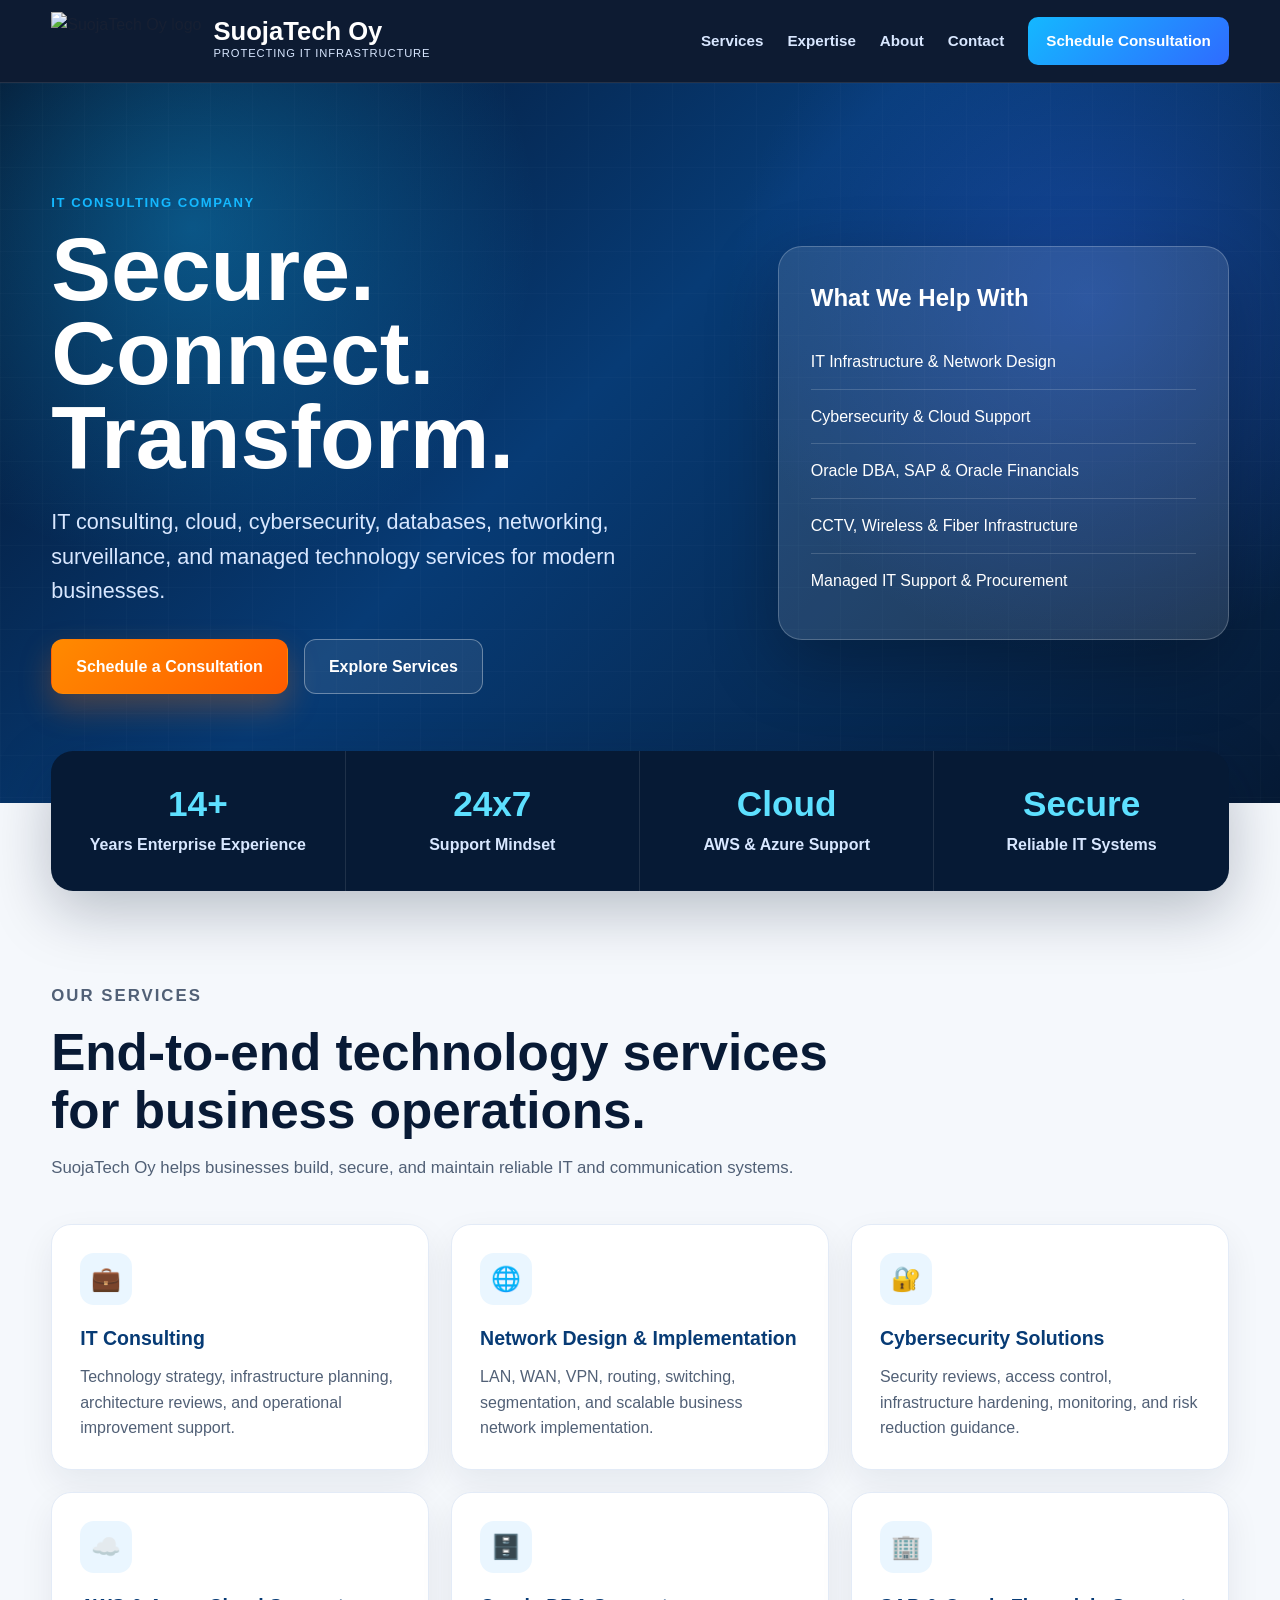
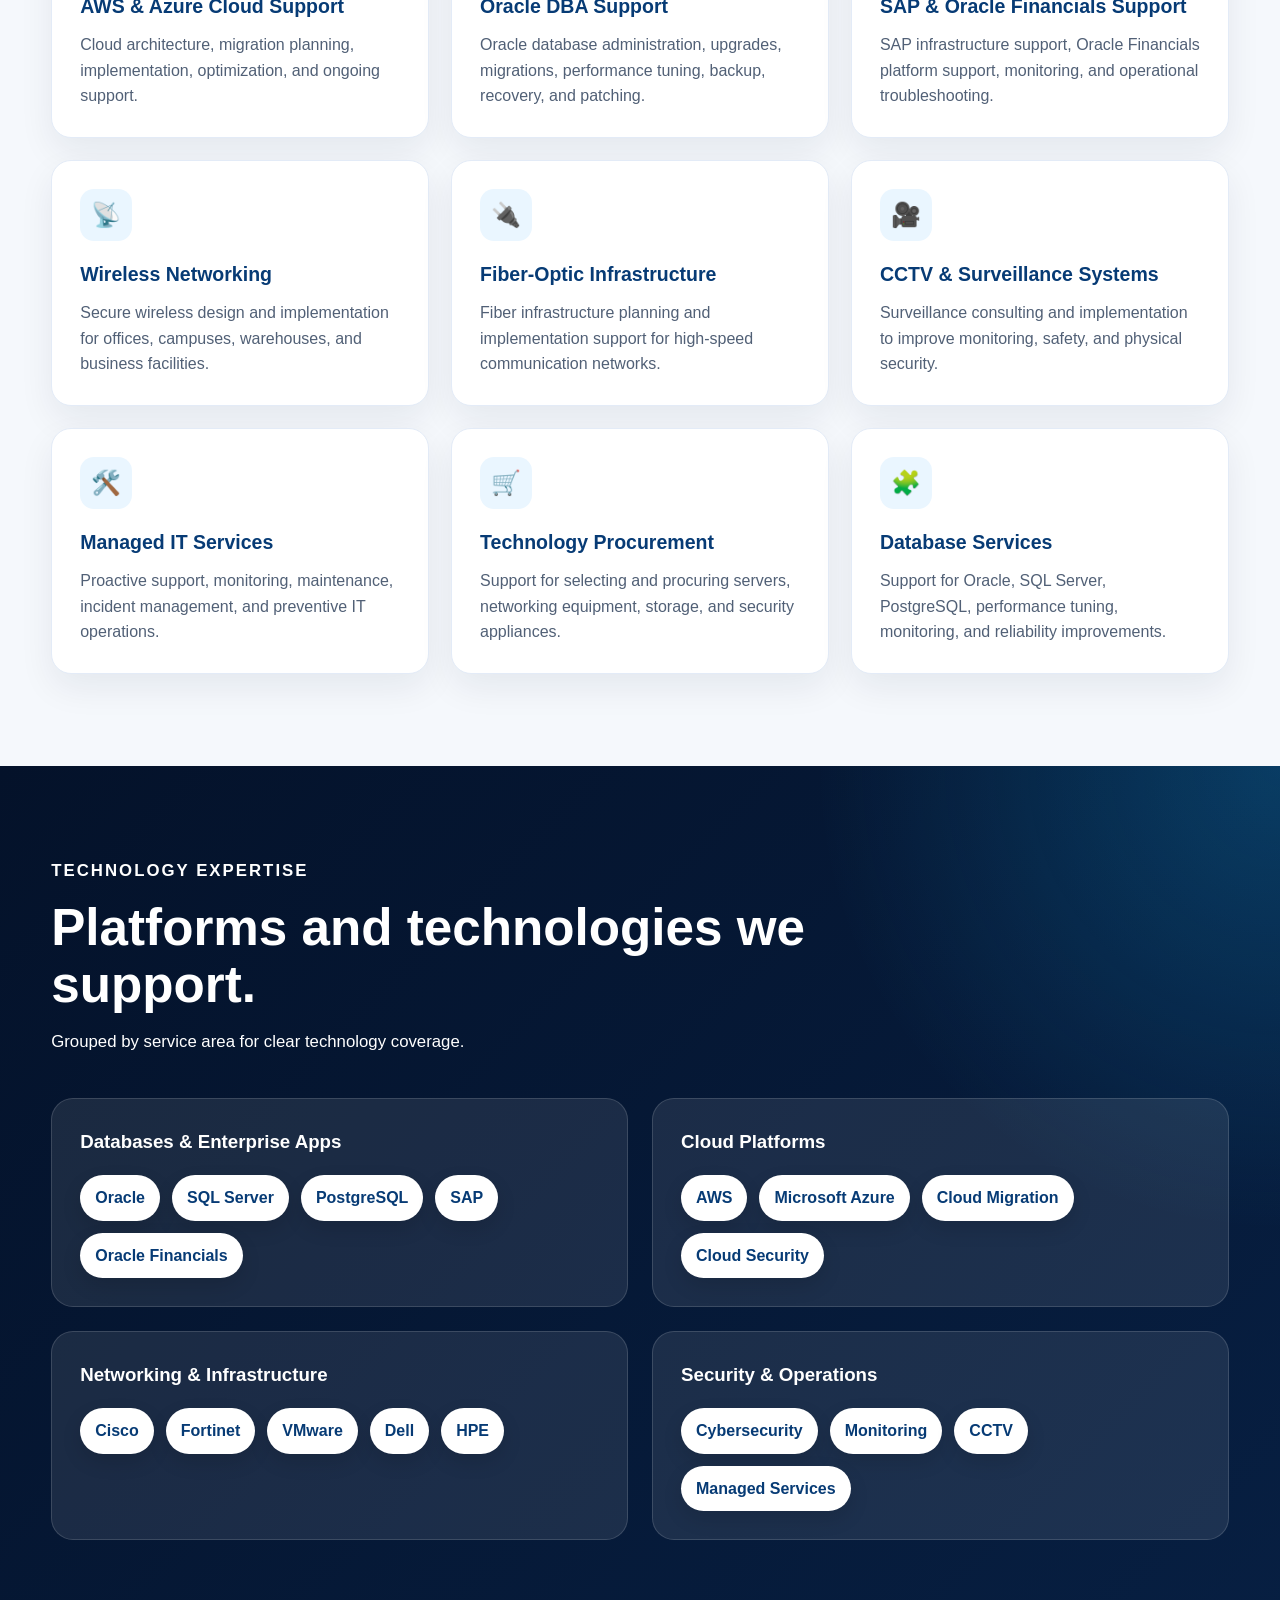
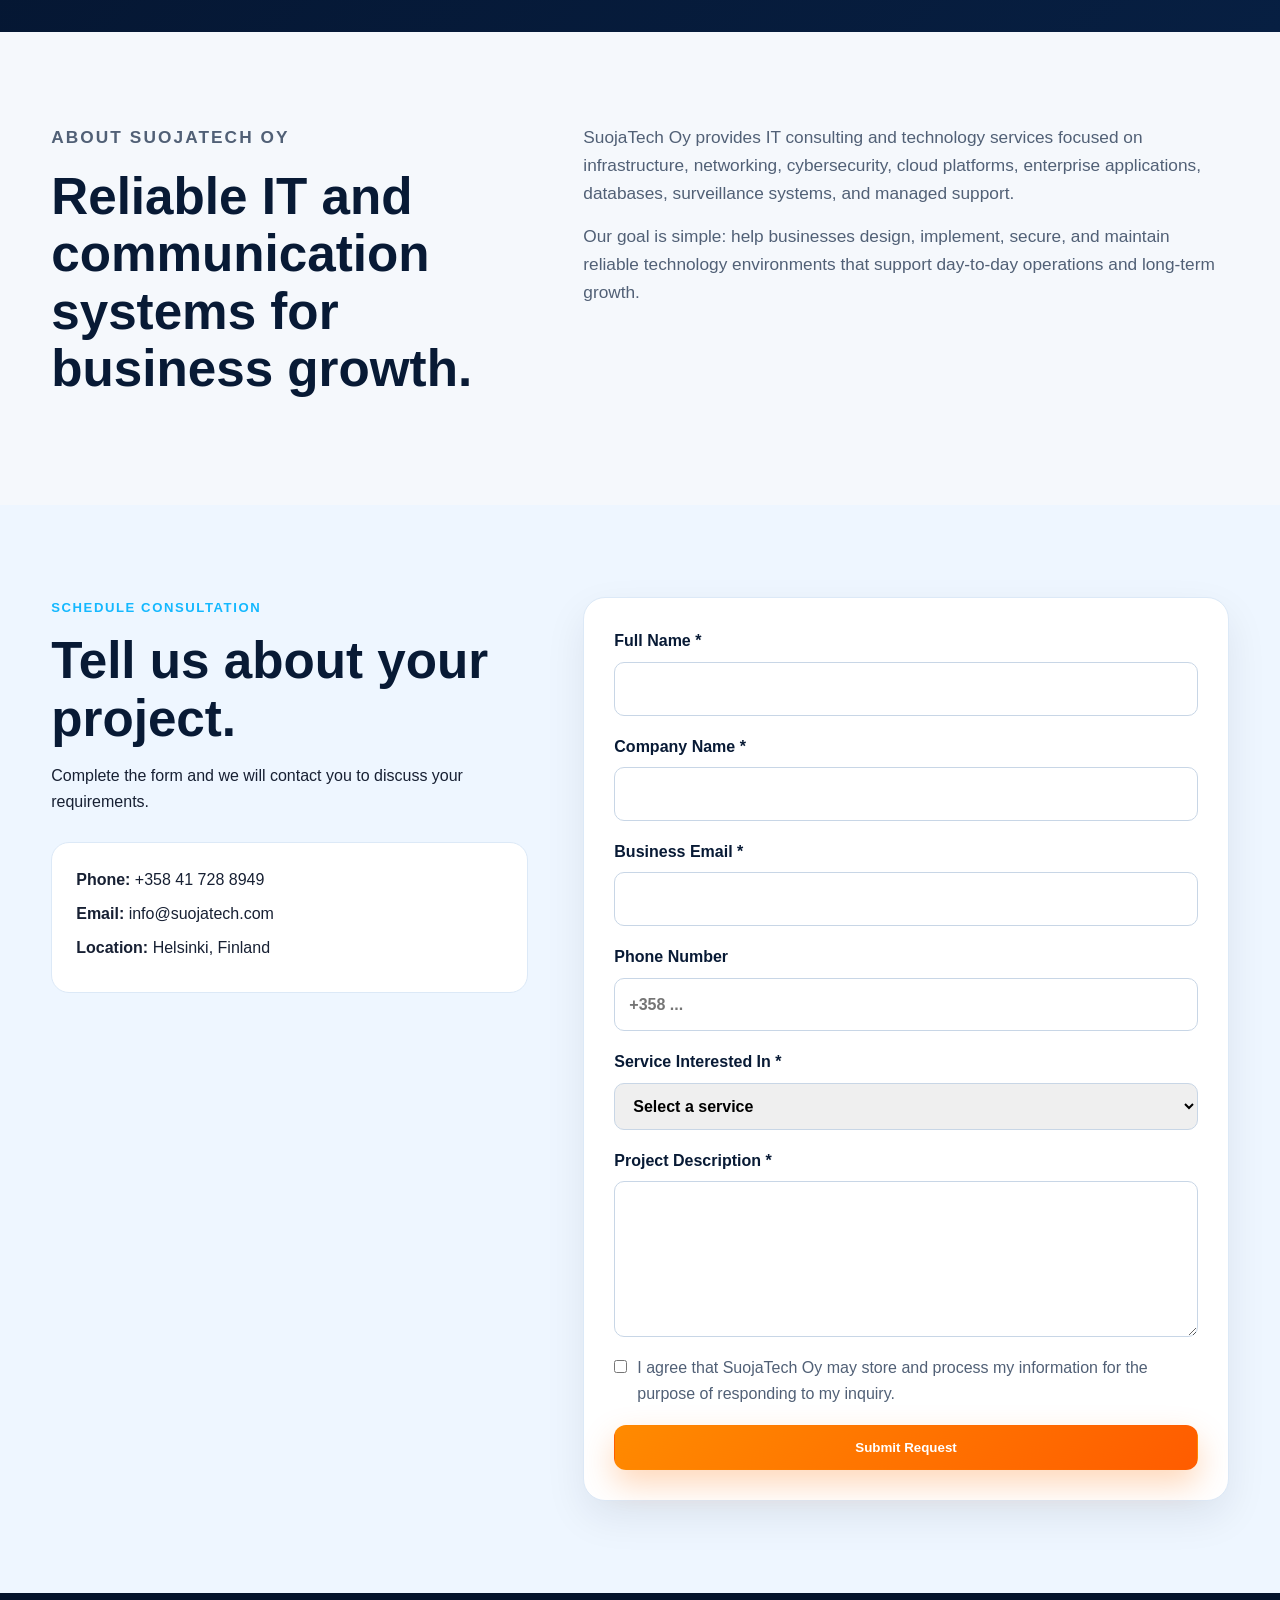
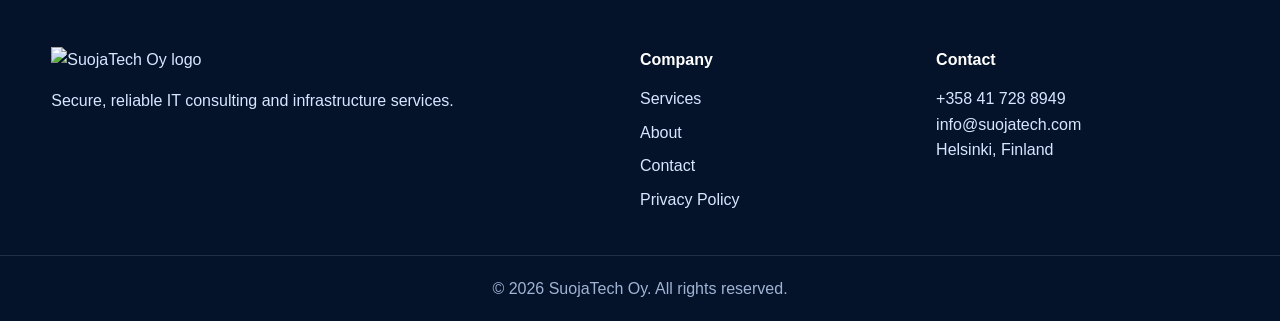
==== index.html @ 5b044a51 "Add files via upload" ====
<!DOCTYPE html>
<html lang="en">
<head>
  <meta charset="UTF-8" />
  <meta name="viewport" content="width=device-width, initial-scale=1.0" />
  <meta name="description" content="SuojaTech Oy provides IT consulting, network design, cybersecurity, cloud services, database support, SAP support, CCTV, managed services, and technology procurement." />
  <title>SuojaTech Oy | IT Consulting, Cloud, Cybersecurity & Infrastructure</title>
  <link rel="stylesheet" href="style.css" />
</head>
<body>

<header class="site-header">
  <div class="container nav">
    <a href="index.html" class="brand">
      <img src="assets/suojatech-logo.png" alt="SuojaTech Oy logo" /><div class="brand-text"><strong>SuojaTech Oy</strong><small>Protecting IT Infrastructure</small></div>
    </a>
    <button class="menu-toggle" id="menuToggle" aria-label="Open menu">☰</button>
    <nav class="nav-links" id="navLinks">
      <a href="#services">Services</a>
      <a href="#expertise">Expertise</a>
      <a href="#about">About</a>
      <a href="#contact">Contact</a>
      <a class="nav-cta" href="#contact">Schedule Consultation</a>
    </nav>
  </div>
</header>

<section class="hero">
  <div class="hero-pattern"></div>
  <div class="container hero-grid">
    <div class="hero-text">
      <p class="eyebrow">IT Consulting Company</p>
      <h1>Secure. Connect. Transform.</h1>
      <p class="hero-subtitle">
        IT consulting, cloud, cybersecurity, databases, networking, surveillance, and managed technology services for modern businesses.
      </p>
      <div class="hero-actions">
        <a class="btn primary" href="#contact">Schedule a Consultation</a>
        <a class="btn secondary" href="#services">Explore Services</a>
      </div>
    </div>
    <div class="hero-card">
      <h3>What We Help With</h3>
      <ul>
        <li>IT Infrastructure & Network Design</li>
        <li>Cybersecurity & Cloud Support</li>
        <li>Oracle DBA, SAP & Oracle Financials</li>
        <li>CCTV, Wireless & Fiber Infrastructure</li>
        <li>Managed IT Support & Procurement</li>
      </ul>
    </div>
  </div>
</section>

<section class="stats">
  <div class="container stats-grid">
    <div><strong>14+</strong><span>Years Enterprise Experience</span></div>
    <div><strong>24x7</strong><span>Support Mindset</span></div>
    <div><strong>Cloud</strong><span>AWS & Azure Support</span></div>
    <div><strong>Secure</strong><span>Reliable IT Systems</span></div>
  </div>
</section>

<section id="services" class="section">
  <div class="container">
    <div class="section-heading">
      <p class="eyebrow">Our Services</p>
      <h2>End-to-end technology services for business operations.</h2>
      <p>SuojaTech Oy helps businesses build, secure, and maintain reliable IT and communication systems.</p>
    </div>

    <div class="service-grid">
      <div class="service-card"><div class="icon">💼</div><h3>IT Consulting</h3><p>Technology strategy, infrastructure planning, architecture reviews, and operational improvement support.</p></div>
      <div class="service-card"><div class="icon">🌐</div><h3>Network Design & Implementation</h3><p>LAN, WAN, VPN, routing, switching, segmentation, and scalable business network implementation.</p></div>
      <div class="service-card"><div class="icon">🔐</div><h3>Cybersecurity Solutions</h3><p>Security reviews, access control, infrastructure hardening, monitoring, and risk reduction guidance.</p></div>
      <div class="service-card"><div class="icon">☁️</div><h3>AWS & Azure Cloud Support</h3><p>Cloud architecture, migration planning, implementation, optimization, and ongoing support.</p></div>
      <div class="service-card"><div class="icon">🗄️</div><h3>Oracle DBA Support</h3><p>Oracle database administration, upgrades, migrations, performance tuning, backup, recovery, and patching.</p></div>
      <div class="service-card"><div class="icon">🏢</div><h3>SAP & Oracle Financials Support</h3><p>SAP infrastructure support, Oracle Financials platform support, monitoring, and operational troubleshooting.</p></div>
      <div class="service-card"><div class="icon">📡</div><h3>Wireless Networking</h3><p>Secure wireless design and implementation for offices, campuses, warehouses, and business facilities.</p></div>
      <div class="service-card"><div class="icon">🔌</div><h3>Fiber-Optic Infrastructure</h3><p>Fiber infrastructure planning and implementation support for high-speed communication networks.</p></div>
      <div class="service-card"><div class="icon">🎥</div><h3>CCTV & Surveillance Systems</h3><p>Surveillance consulting and implementation to improve monitoring, safety, and physical security.</p></div>
      <div class="service-card"><div class="icon">🛠️</div><h3>Managed IT Services</h3><p>Proactive support, monitoring, maintenance, incident management, and preventive IT operations.</p></div>
      <div class="service-card"><div class="icon">🛒</div><h3>Technology Procurement</h3><p>Support for selecting and procuring servers, networking equipment, storage, and security appliances.</p></div>
      <div class="service-card"><div class="icon">🧩</div><h3>Database Services</h3><p>Support for Oracle, SQL Server, PostgreSQL, performance tuning, monitoring, and reliability improvements.</p></div>
    </div>
  </div>
</section>

<section id="expertise" class="section dark-section">
  <div class="container">
    <div class="section-heading light">
      <p class="eyebrow">Technology Expertise</p>
      <h2>Platforms and technologies we support.</h2>
      <p>Grouped by service area for clear technology coverage.</p>
    </div>

    <div class="expertise-grid">
      <div class="expertise-card">
        <h3>Databases & Enterprise Apps</h3>
        <div class="logo-tags">
          <span>Oracle</span><span>SQL Server</span><span>PostgreSQL</span><span>SAP</span><span>Oracle Financials</span>
        </div>
      </div>
      <div class="expertise-card">
        <h3>Cloud Platforms</h3>
        <div class="logo-tags">
          <span>AWS</span><span>Microsoft Azure</span><span>Cloud Migration</span><span>Cloud Security</span>
        </div>
      </div>
      <div class="expertise-card">
        <h3>Networking & Infrastructure</h3>
        <div class="logo-tags">
          <span>Cisco</span><span>Fortinet</span><span>VMware</span><span>Dell</span><span>HPE</span>
        </div>
      </div>
      <div class="expertise-card">
        <h3>Security & Operations</h3>
        <div class="logo-tags">
          <span>Cybersecurity</span><span>Monitoring</span><span>CCTV</span><span>Managed Services</span>
        </div>
      </div>
    </div>
  </div>
</section>

<section id="about" class="section about-section">
  <div class="container about-grid">
    <div>
      <p class="eyebrow">About SuojaTech Oy</p>
      <h2>Reliable IT and communication systems for business growth.</h2>
    </div>
    <div>
      <p>SuojaTech Oy provides IT consulting and technology services focused on infrastructure, networking, cybersecurity, cloud platforms, enterprise applications, databases, surveillance systems, and managed support.</p>
      <p>Our goal is simple: help businesses design, implement, secure, and maintain reliable technology environments that support day-to-day operations and long-term growth.</p>
    </div>
  </div>
</section>

<section id="contact" class="section contact-section">
  <div class="container contact-grid">
    <div>
      <p class="eyebrow">Schedule Consultation</p>
      <h2>Tell us about your project.</h2>
      <p>Complete the form and we will contact you to discuss your requirements.</p>
      <div class="contact-details">
        <p><strong>Phone:</strong> +358 41 728 8949</p>
        <p><strong>Email:</strong> info@suojatech.com</p>
        <p><strong>Location:</strong> Helsinki, Finland</p>
      </div>
    </div>

    <form class="contact-form" action="https://formspree.io/f/YOUR_FORM_ID" method="POST">
      <label>Full Name *<input type="text" name="name" required /></label>
      <label>Company Name *<input type="text" name="company" required /></label>
      <label>Business Email *<input type="email" name="email" required /></label>
      <label>Phone Number<input type="tel" name="phone" placeholder="+358 ..." /></label>
      <label>Service Interested In *
        <select name="service" required>
          <option value="">Select a service</option>
          <option>IT Consulting</option>
          <option>Network Design & Implementation</option>
          <option>Cybersecurity Solutions</option>
          <option>Cloud Services</option>
          <option>AWS Cloud Support</option>
          <option>Microsoft Azure Support</option>
          <option>Oracle DBA Support</option>
          <option>SAP Support</option>
          <option>Oracle Financials Support</option>
          <option>Wireless Networking</option>
          <option>Fiber-Optic Infrastructure</option>
          <option>CCTV & Surveillance Systems</option>
          <option>Managed IT Services</option>
          <option>Technology Equipment Procurement</option>
          <option>Other</option>
        </select>
      </label>
      <label>Project Description *<textarea name="message" rows="5" required></textarea></label>
      <label class="checkbox">
        <input type="checkbox" name="gdpr_consent" required />
        <span>I agree that SuojaTech Oy may store and process my information for the purpose of responding to my inquiry.</span>
      </label>
      <button class="btn primary full" type="submit">Submit Request</button>
    </form>
  </div>
</section>

<footer class="footer">
  <div class="container footer-grid">
    <div>
      <img src="assets/suojatech-logo.png" alt="SuojaTech Oy logo" class="footer-logo" />
      <p>Secure, reliable IT consulting and infrastructure services.</p>
    </div>
    <div>
      <h4>Company</h4>
      <a href="#services">Services</a>
      <a href="#about">About</a>
      <a href="#contact">Contact</a>
      <a href="privacy.html">Privacy Policy</a>
    </div>
    <div>
      <h4>Contact</h4>
      <p>+358 41 728 8949</p>
      <p>info@suojatech.com</p>
      <p>Helsinki, Finland</p>
    </div>
  </div>
  <div class="copyright">© 2026 SuojaTech Oy. All rights reserved.</div>
</footer>

<script src="script.js"></script>
</body>
</html>
---- style.css ----
*{box-sizing:border-box;margin:0;padding:0}
html{scroll-behavior:smooth}
body{font-family:Arial,Helvetica,sans-serif;background:#f5f8fc;color:#172033;line-height:1.6}
a{color:inherit;text-decoration:none}
.container{width:min(1180px,92%);margin:0 auto}
.site-header{position:sticky;top:0;z-index:1000;background:rgba(4,18,42,.96);border-bottom:1px solid rgba(255,255,255,.1);backdrop-filter:blur(12px)}
.nav{min-height:82px;display:flex;justify-content:space-between;align-items:center}
.brand img{height:58px;display:block}
.nav-links{display:flex;align-items:center;gap:24px;color:#d8e7ff;font-weight:700;font-size:.95rem}
.nav-links a:hover{color:#5de0ff}
.nav-cta{background:linear-gradient(135deg,#14b8ff,#2f6bff);color:#fff!important;padding:12px 18px;border-radius:10px}
.menu-toggle{display:none;background:transparent;color:white;border:0;font-size:2rem}
.hero{position:relative;overflow:hidden;color:white;background:radial-gradient(circle at 15% 20%,rgba(20,184,255,.35),transparent 28%),radial-gradient(circle at 85% 30%,rgba(47,107,255,.35),transparent 30%),linear-gradient(135deg,#04122a 0%,#073b75 45%,#061a35 100%)}
.hero-pattern{position:absolute;inset:0;opacity:.18;background-image:linear-gradient(rgba(255,255,255,.10) 1px,transparent 1px),linear-gradient(90deg,rgba(255,255,255,.10) 1px,transparent 1px);background-size:42px 42px}
.hero-grid{position:relative;min-height:720px;display:grid;grid-template-columns:1.2fr .8fr;align-items:center;gap:50px;padding:90px 0}
.eyebrow{color:#14b8ff;font-size:.82rem;letter-spacing:.12em;text-transform:uppercase;font-weight:900;margin-bottom:14px}
.hero h1{font-size:clamp(3.2rem,7vw,6.5rem);line-height:.94;margin-bottom:26px}
.hero-subtitle{font-size:1.35rem;max-width:760px;color:#d8e7ff;margin-bottom:30px}
.hero-actions{display:flex;gap:16px;flex-wrap:wrap}
.btn{display:inline-flex;justify-content:center;align-items:center;padding:14px 24px;border-radius:12px;font-weight:800;border:1px solid transparent;cursor:pointer}
.btn.primary{background:linear-gradient(135deg,#ff8a00,#ff5c00);color:white;box-shadow:0 14px 32px rgba(255,112,0,.28)}
.btn.secondary{color:white;border-color:rgba(255,255,255,.35);background:rgba(255,255,255,.08)}
.btn.full{width:100%}
.hero-card{background:rgba(255,255,255,.11);border:1px solid rgba(255,255,255,.22);border-radius:24px;padding:32px;box-shadow:0 24px 70px rgba(0,0,0,.25)}
.hero-card h3{font-size:1.5rem;margin-bottom:18px}
.hero-card ul{list-style:none}
.hero-card li{padding:14px 0;border-bottom:1px solid rgba(255,255,255,.16)}
.hero-card li:last-child{border-bottom:none}
.stats{margin-top:-52px;position:relative;z-index:5}
.stats-grid{display:grid;grid-template-columns:repeat(4,1fr);background:#061a35;color:white;border-radius:22px;overflow:hidden;box-shadow:0 20px 60px rgba(4,18,42,.25)}
.stats-grid div{padding:34px 24px;text-align:center;border-right:1px solid rgba(255,255,255,.10)}
.stats-grid div:last-child{border-right:none}
.stats-grid strong{display:block;color:#5de0ff;font-size:2.2rem;line-height:1.1}
.stats-grid span{display:block;color:#d8e7ff;margin-top:8px;font-weight:700}
.section{padding:92px 0}
.section-heading{max-width:790px;margin-bottom:42px}
.section-heading h2,.about-grid h2,.contact-grid h2{font-size:clamp(2.1rem,4vw,3.3rem);line-height:1.12;margin-bottom:16px;color:#081a35}
.section-heading p{color:#516076;font-size:1.05rem}
.service-grid{display:grid;grid-template-columns:repeat(3,1fr);gap:22px}
.service-card{background:white;padding:28px;border-radius:20px;border:1px solid #e3ebf7;box-shadow:0 14px 35px rgba(8,26,53,.07);transition:.25s ease}
.service-card:hover{transform:translateY(-6px);box-shadow:0 22px 50px rgba(8,26,53,.12)}
.icon{width:52px;height:52px;border-radius:14px;display:grid;place-items:center;background:#eaf6ff;font-size:1.5rem;margin-bottom:18px}
.service-card h3{font-size:1.22rem;color:#073b75;margin-bottom:10px}
.service-card p{color:#516076}
.dark-section{background:radial-gradient(circle at top right,rgba(20,184,255,.22),transparent 30%),linear-gradient(135deg,#04122a,#071f42);color:white}
.section-heading.light h2,.section-heading.light p{color:white}
.expertise-grid{display:grid;grid-template-columns:repeat(2,1fr);gap:24px}
.expertise-card{background:rgba(255,255,255,.09);border:1px solid rgba(255,255,255,.14);border-radius:22px;padding:28px}
.expertise-card h3{margin-bottom:18px;color:#fff}
.logo-tags{display:flex;flex-wrap:wrap;gap:12px}
.logo-tags span{background:white;color:#073b75;border-radius:999px;padding:10px 15px;font-weight:900;box-shadow:0 8px 20px rgba(0,0,0,.12)}
.about-grid,.contact-grid{display:grid;grid-template-columns:.85fr 1.15fr;gap:55px;align-items:start}
.about-grid p{color:#516076;margin-bottom:16px;font-size:1.08rem}
.contact-section{background:#eef6ff}
.contact-details{margin-top:28px;background:white;border-radius:18px;padding:24px;border:1px solid #dce9f7}
.contact-details p{margin-bottom:8px}
.contact-form{display:grid;gap:18px;background:white;border-radius:22px;padding:30px;border:1px solid #dce9f7;box-shadow:0 16px 40px rgba(8,26,53,.08)}
.contact-form label{display:grid;gap:8px;font-weight:800;color:#081a35}
input,select,textarea{width:100%;padding:13px 14px;border-radius:10px;border:1px solid #c8d6e6;font:inherit}
input:focus,select:focus,textarea:focus{outline:3px solid #cbeeff;border-color:#14b8ff}
.checkbox{display:flex!important;grid-template-columns:auto 1fr;align-items:flex-start;gap:10px!important;font-weight:500!important;color:#516076!important}
.checkbox input{width:auto;margin-top:5px}
.footer{background:#04122a;color:#d8e7ff;padding-top:54px}
.footer-grid{display:grid;grid-template-columns:1.5fr .7fr .8fr;gap:40px;padding-bottom:34px}
.footer-logo{height:58px;margin-bottom:16px}
.footer h4{color:white;margin-bottom:14px}
.footer a{display:block;margin-bottom:8px}
.copyright{text-align:center;border-top:1px solid rgba(255,255,255,.12);padding:20px;color:#9fb4d4}
.policy-page{background:white;padding:70px 0}
.policy-content{max-width:850px}
.policy-content h1{font-size:3rem;margin-bottom:20px;color:#081a35}
.policy-content h2{margin-top:32px;margin-bottom:10px;color:#073b75}
.policy-content p{color:#516076;margin-bottom:10px}
@media (max-width:950px){
.menu-toggle{display:block}
.nav-links{display:none;position:absolute;top:82px;left:0;right:0;background:#04122a;padding:22px;flex-direction:column;align-items:flex-start}
.nav-links.open,.nav-links.always-show{display:flex}
.hero-grid,.about-grid,.contact-grid,.footer-grid{grid-template-columns:1fr}
.service-grid,.expertise-grid{grid-template-columns:1fr}
.stats-grid{grid-template-columns:1fr}
.stats-grid div{border-right:none;border-bottom:1px solid rgba(255,255,255,.10)}
.hero-grid{min-height:auto;padding:70px 0}
.brand img{height:48px}
}


.brand{display:flex;align-items:center;gap:12px}
.brand-text{display:flex;flex-direction:column}
.brand-text strong{color:#fff;font-size:1.6rem;font-weight:700;line-height:1}
.brand-text small{color:#d8e7ff;font-size:.7rem;text-transform:uppercase;letter-spacing:.08em}
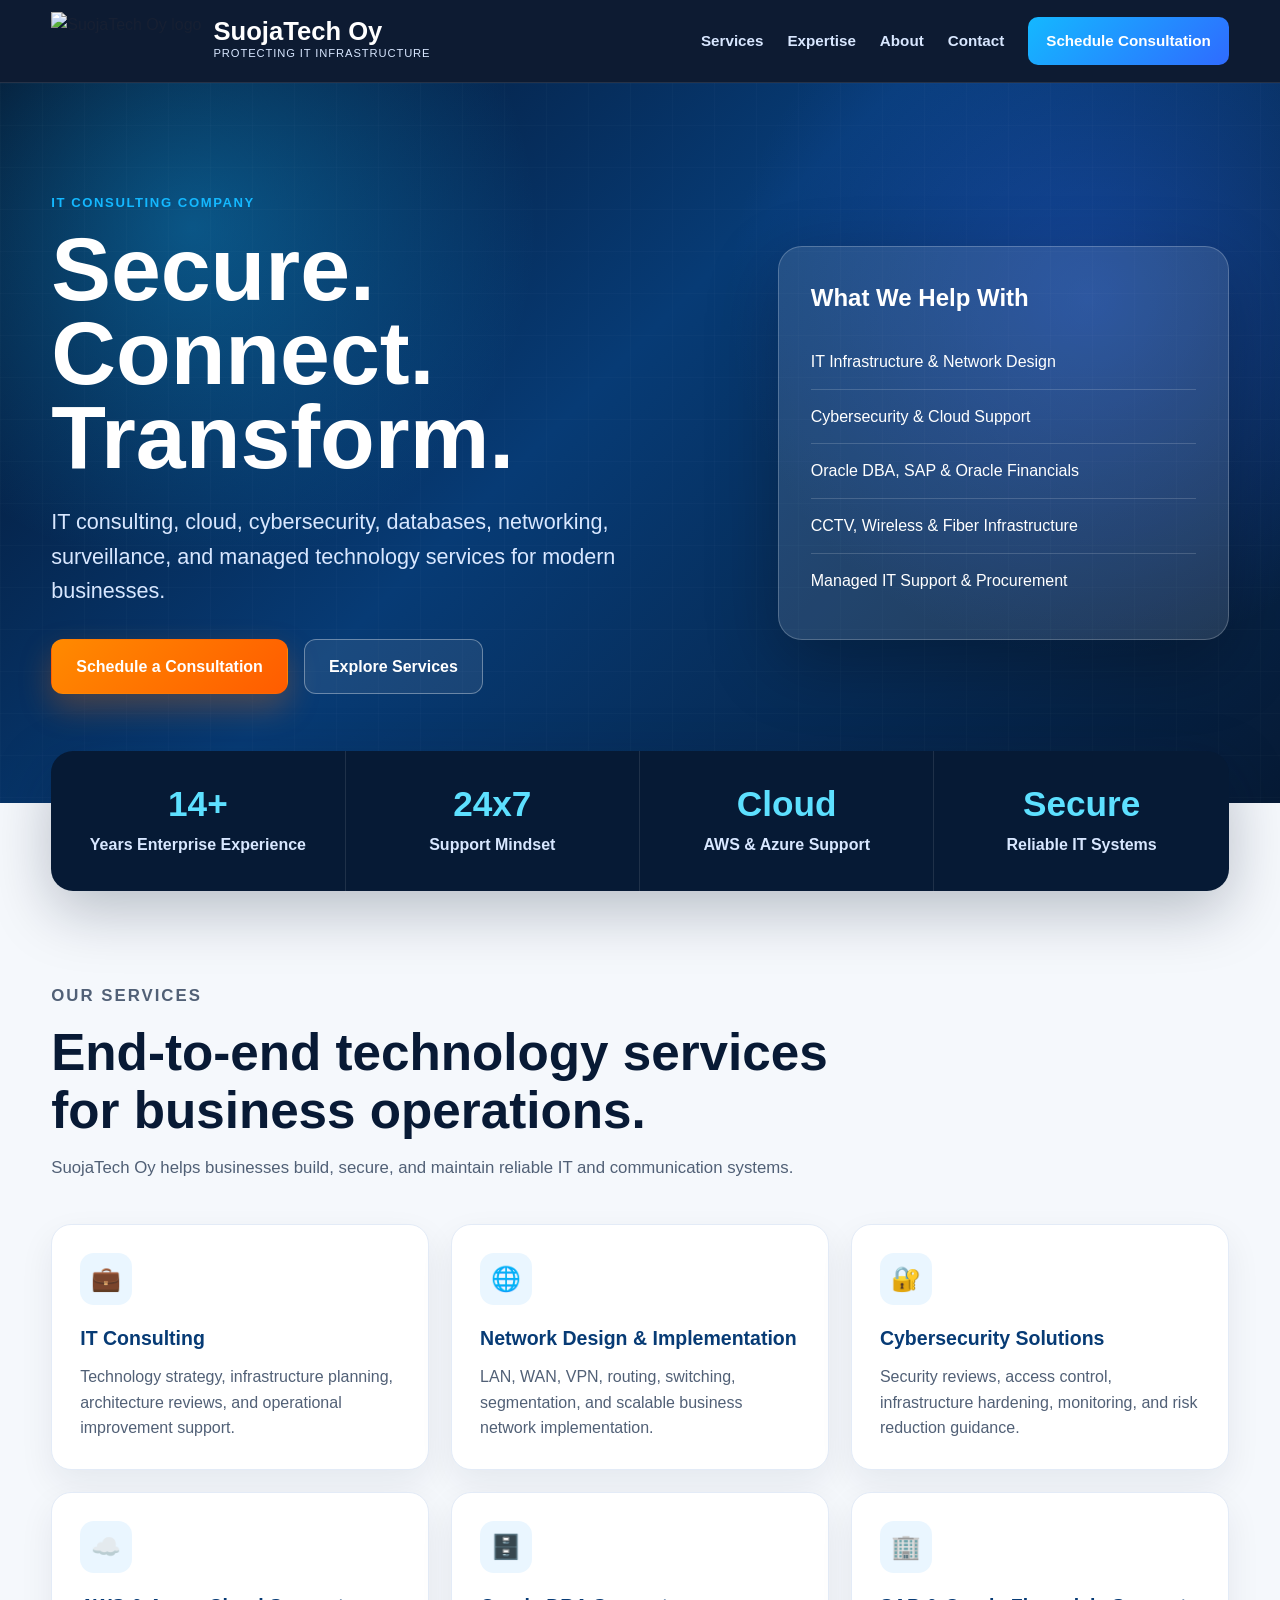
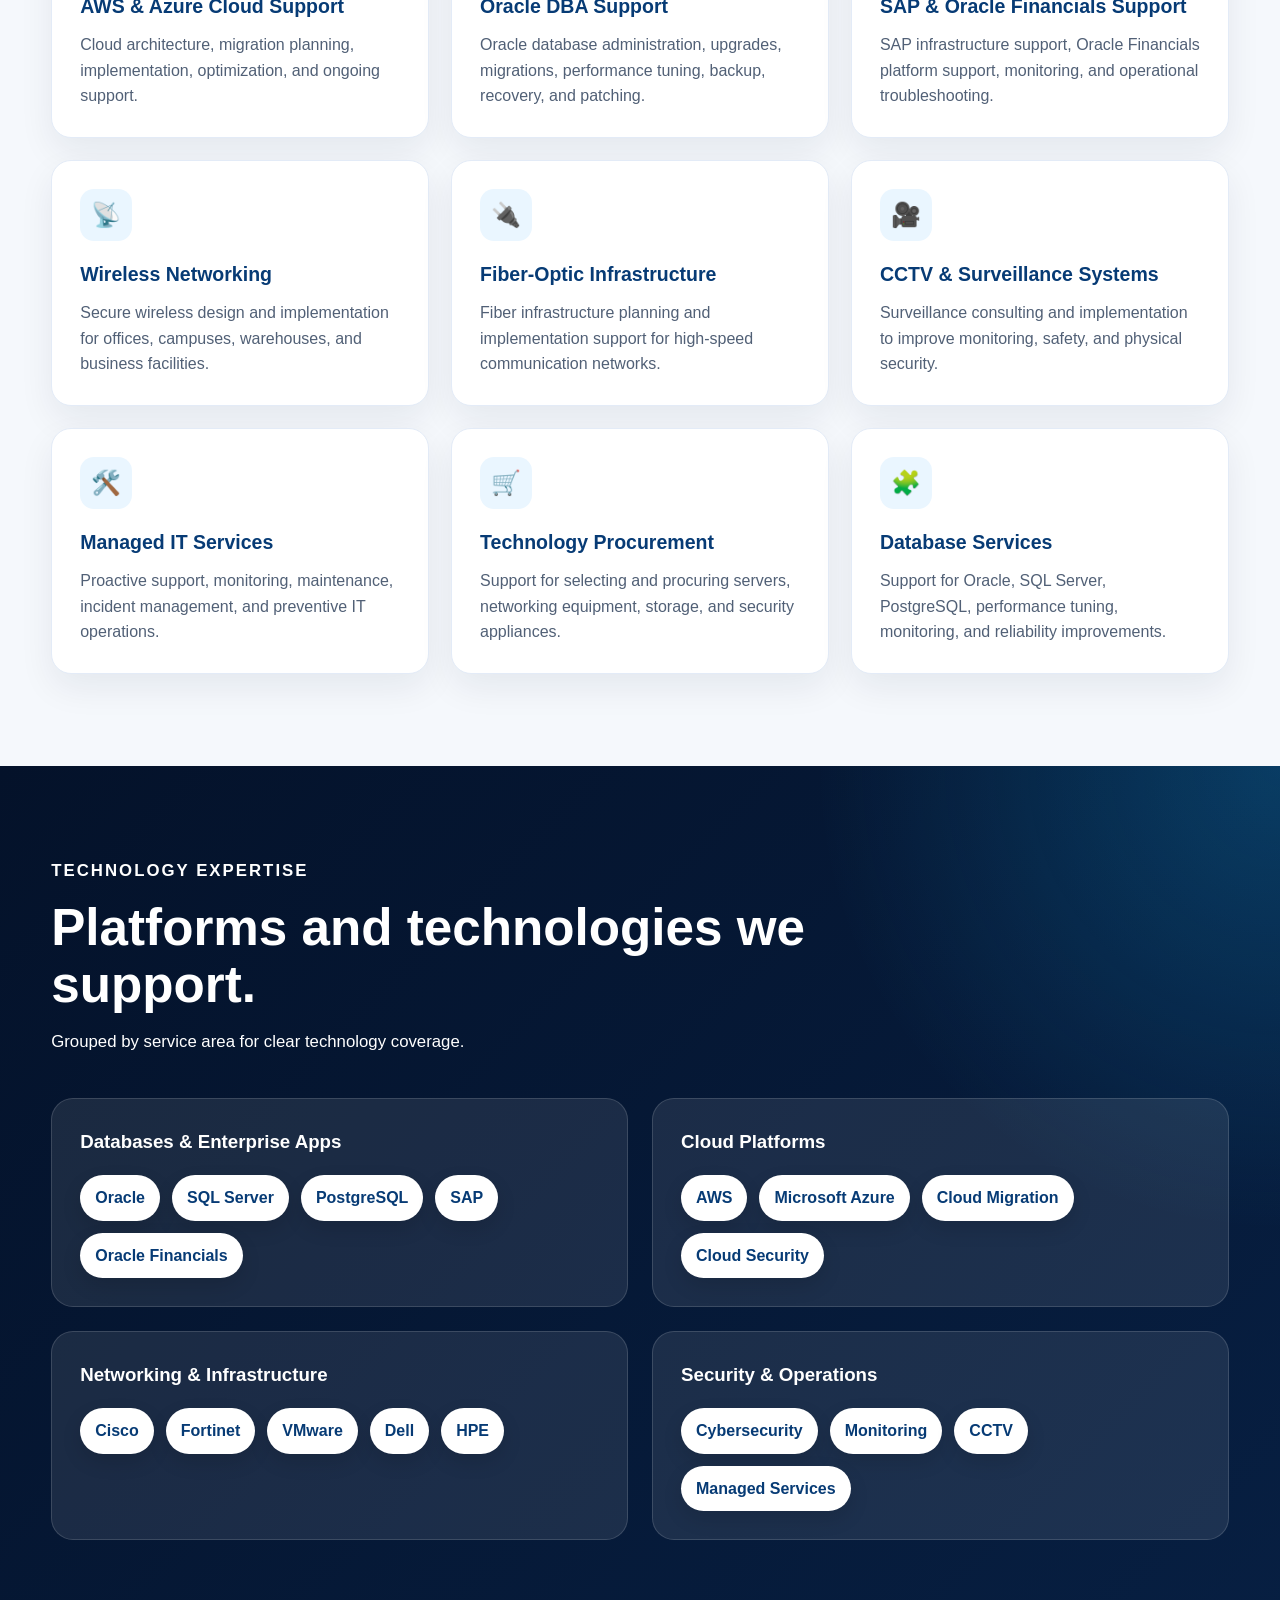
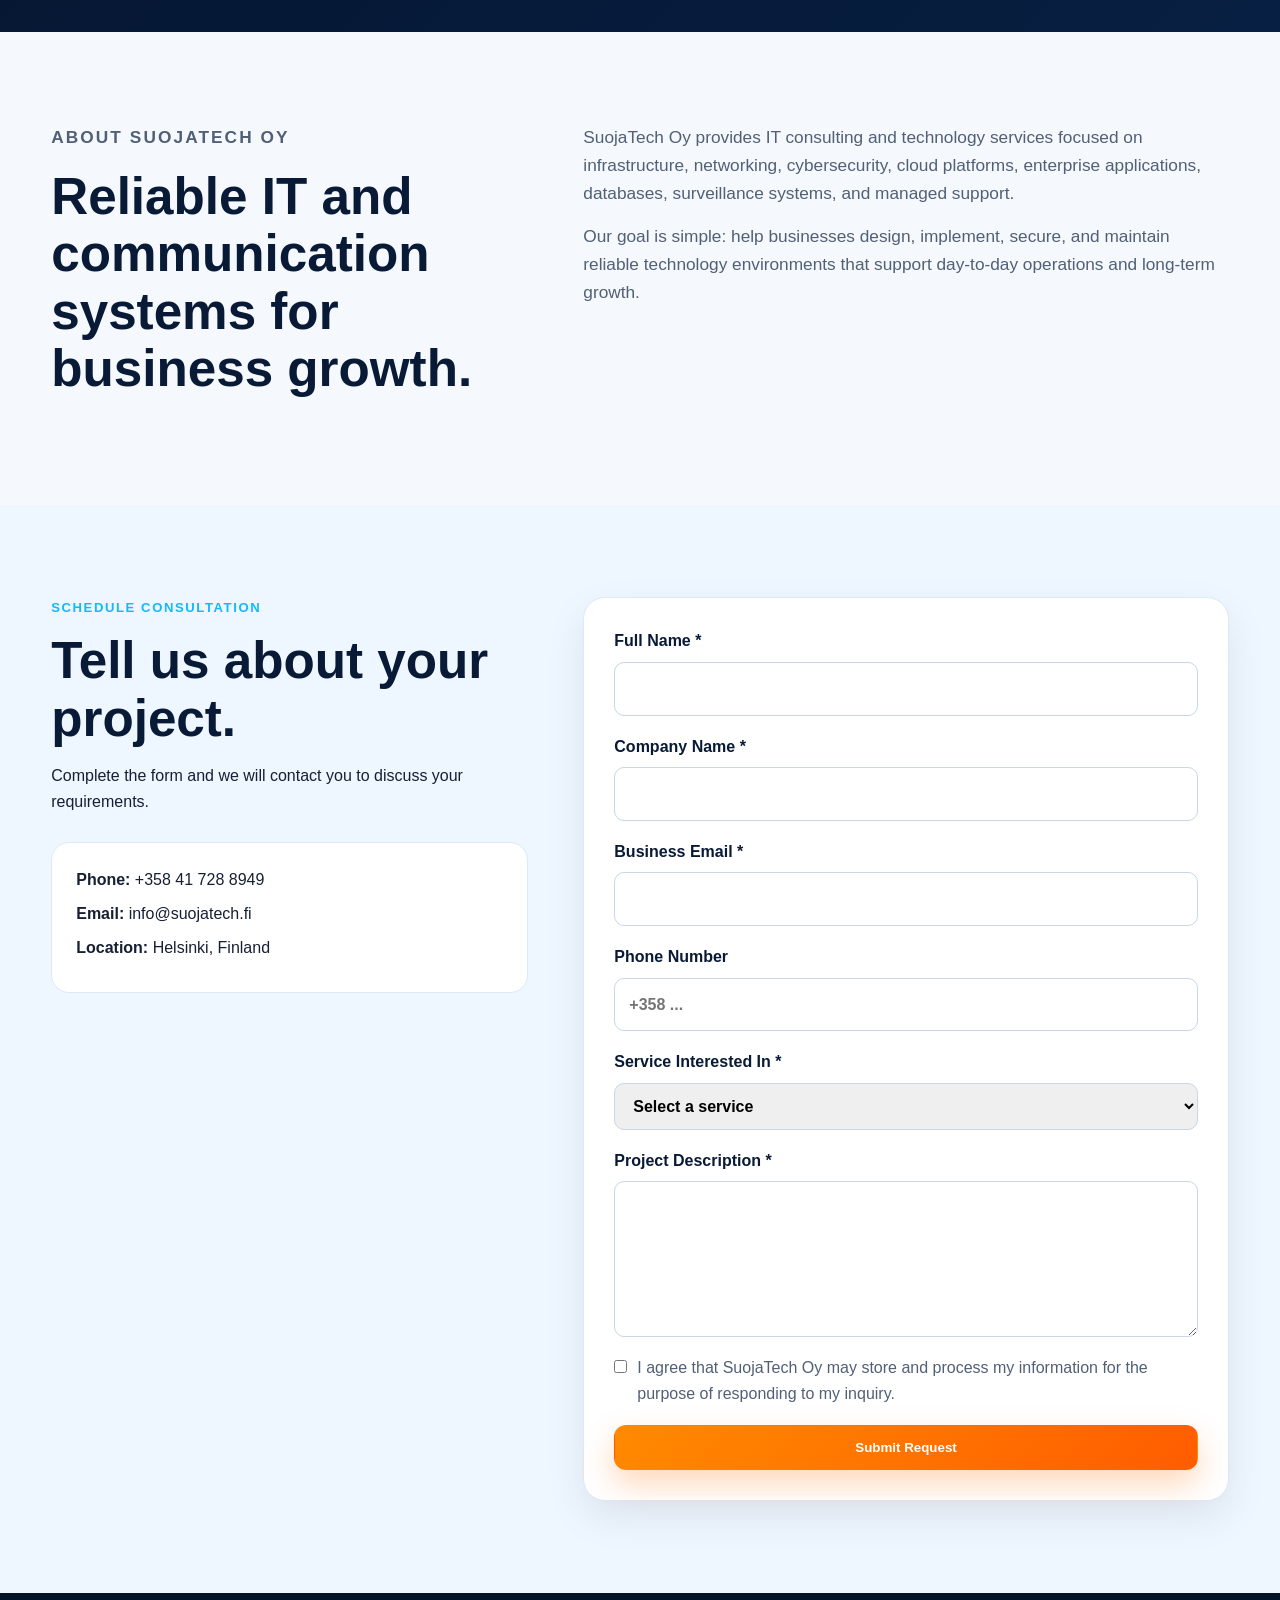
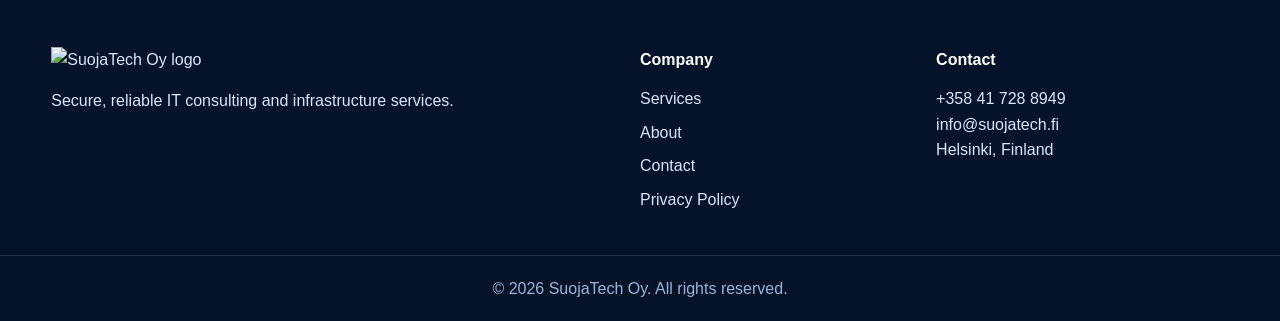
==== commit 1a9a8f25: "Updated the Index.html Removed the .com and made as .fi" ====
--- a/index.html
+++ b/index.html
@@ -144,12 +144,12 @@
       <p>Complete the form and we will contact you to discuss your requirements.</p>
       <div class="contact-details">
         <p><strong>Phone:</strong> +358 41 728 8949</p>
-        <p><strong>Email:</strong> info@suojatech.com</p>
+        <p><strong>Email:</strong> info@suojatech.fi</p>
         <p><strong>Location:</strong> Helsinki, Finland</p>
       </div>
     </div>
 
-    <form class="contact-form" action="https://formspree.io/f/YOUR_FORM_ID" method="POST">
+    <form class="contact-form" action="https://formspree.io/f/mgoblzwz" method="POST">
       <label>Full Name *<input type="text" name="name" required /></label>
       <label>Company Name *<input type="text" name="company" required /></label>
       <label>Business Email *<input type="email" name="email" required /></label>
@@ -200,7 +200,7 @@
     <div>
       <h4>Contact</h4>
       <p>+358 41 728 8949</p>
-      <p>info@suojatech.com</p>
+      <p>info@suojatech.fi</p>
       <p>Helsinki, Finland</p>
     </div>
   </div>
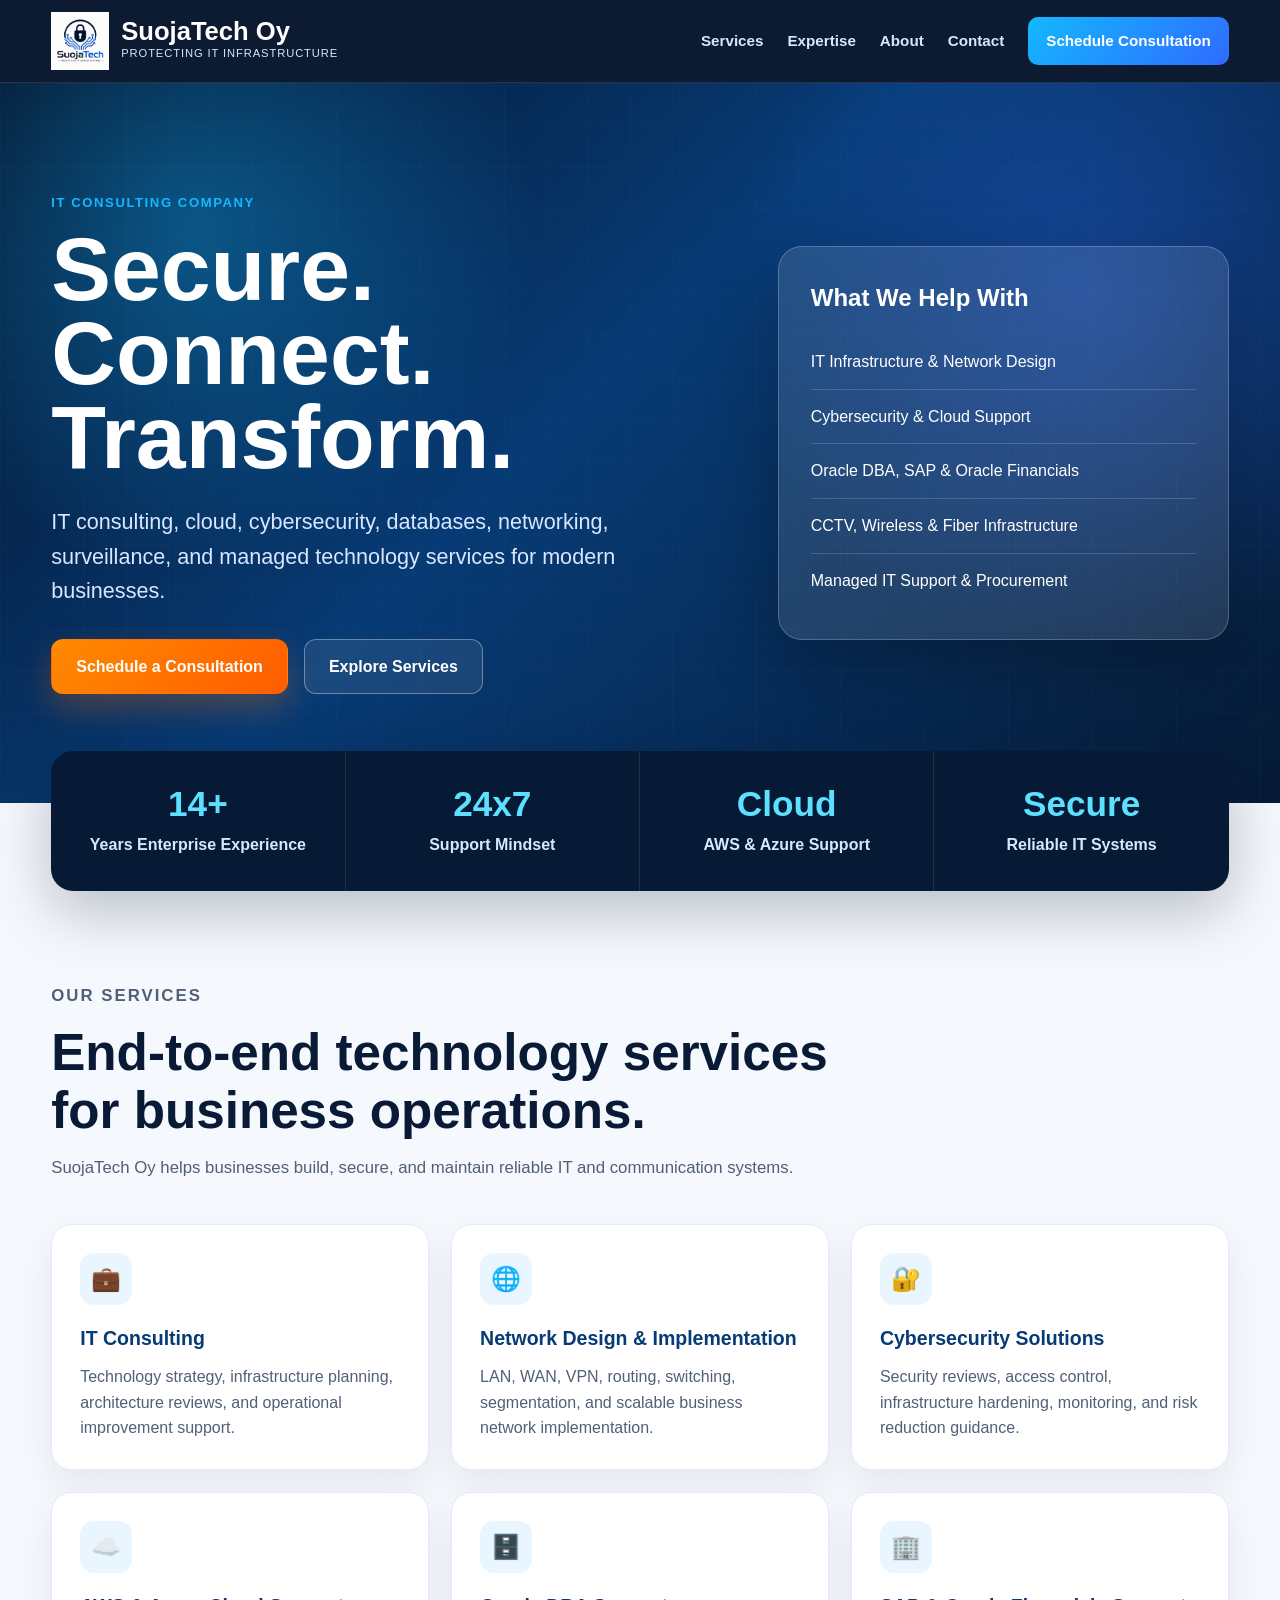
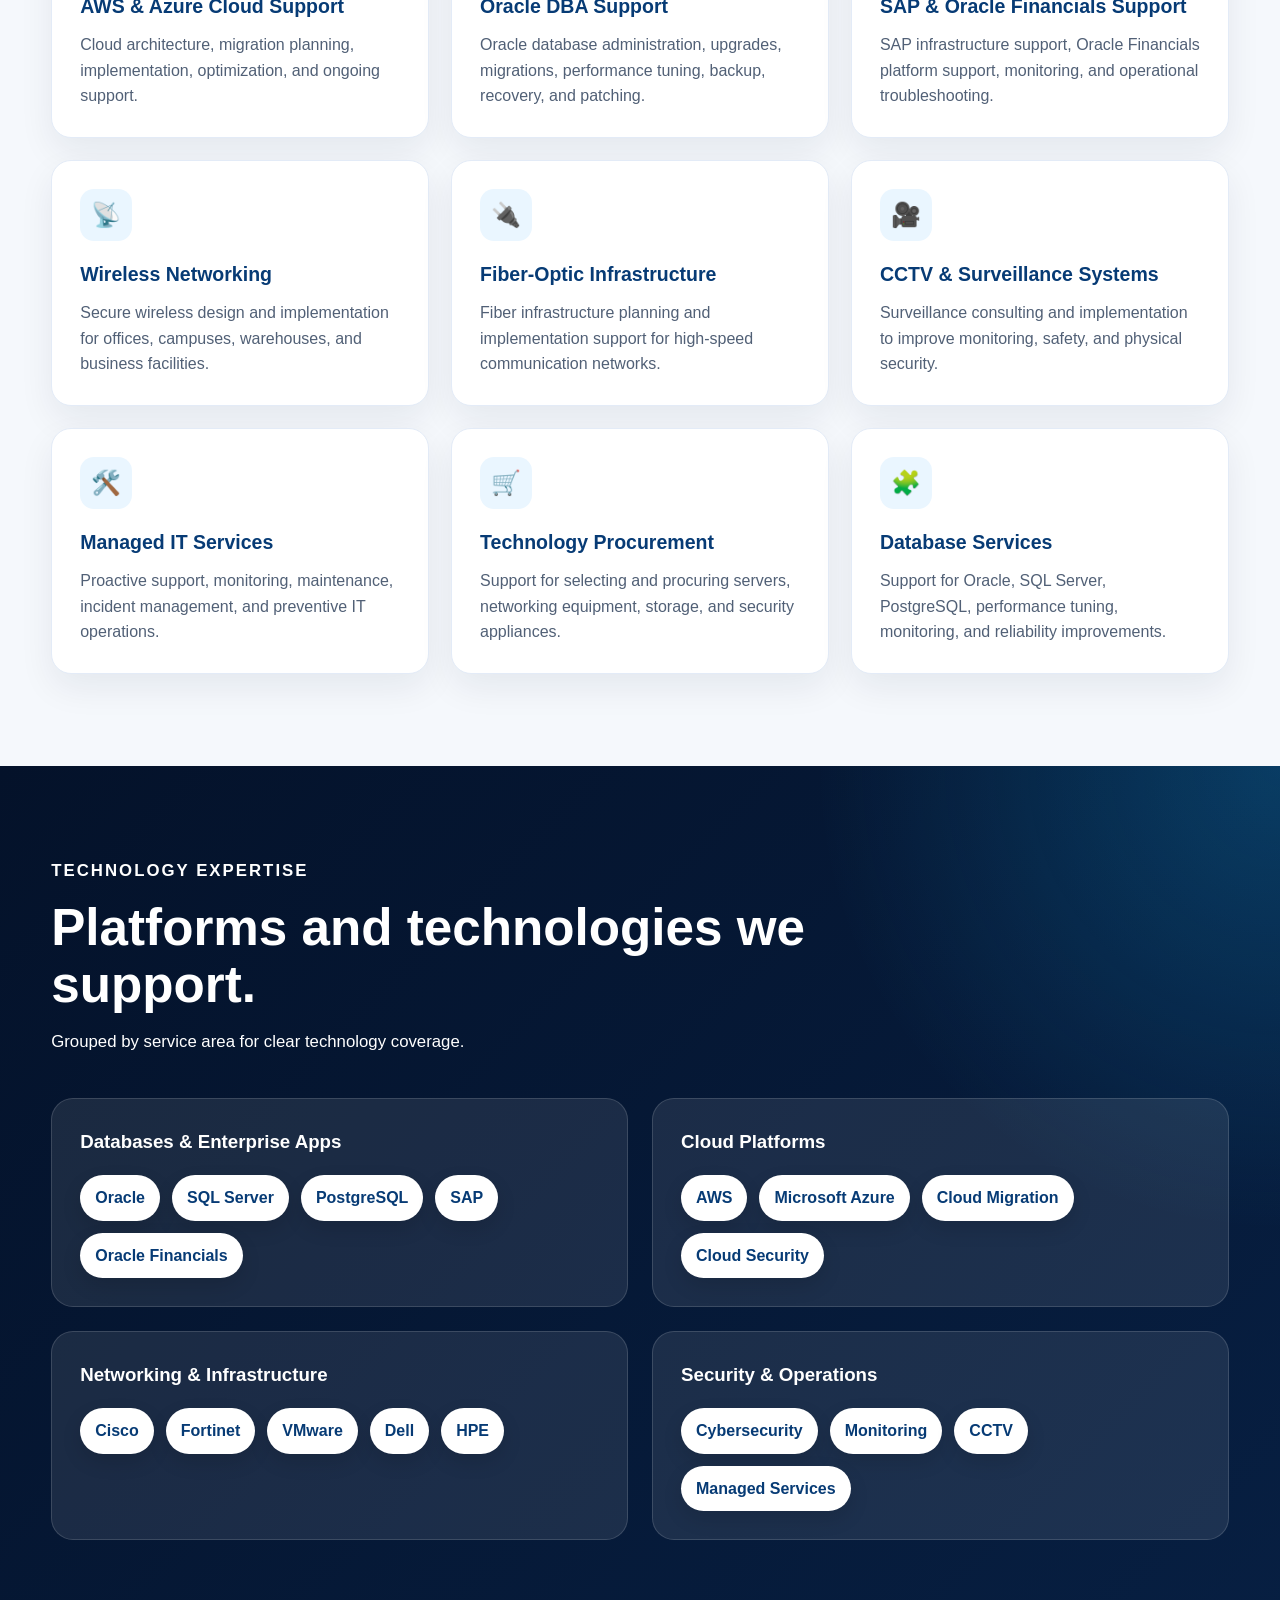
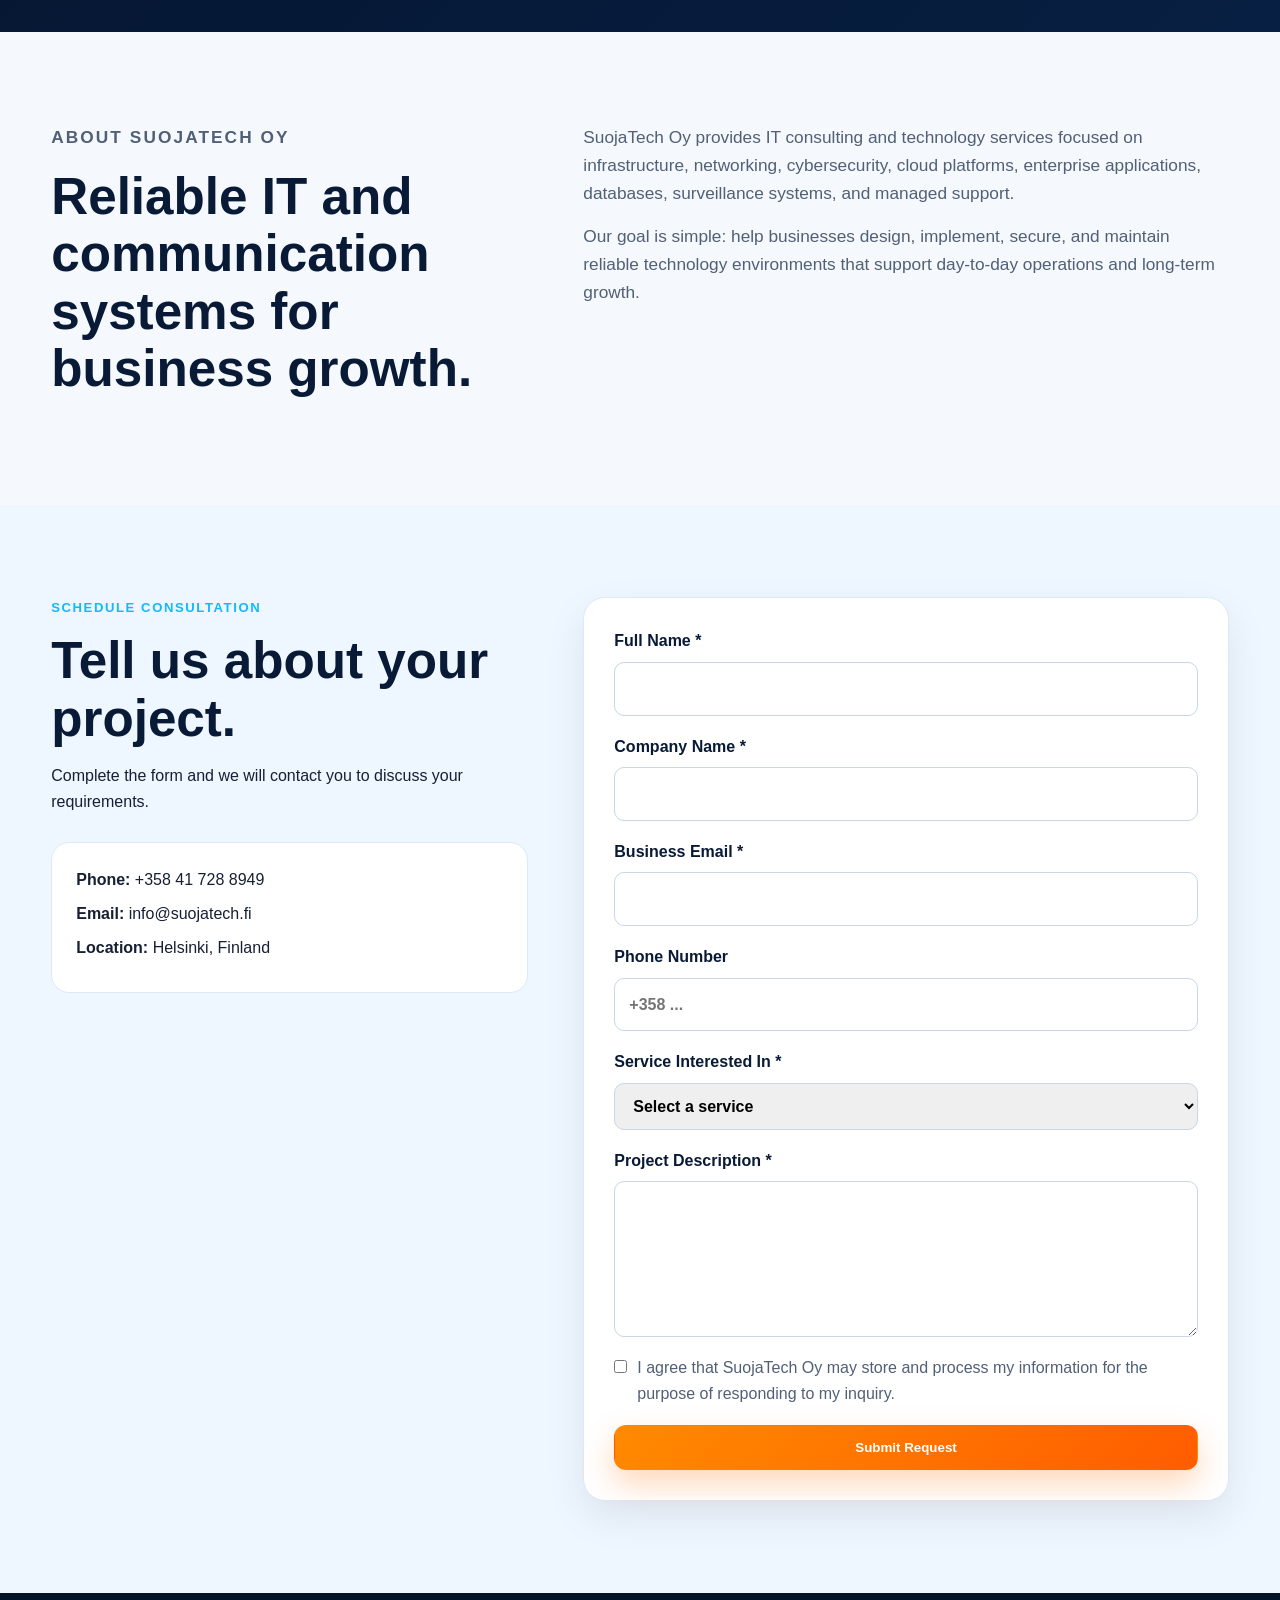
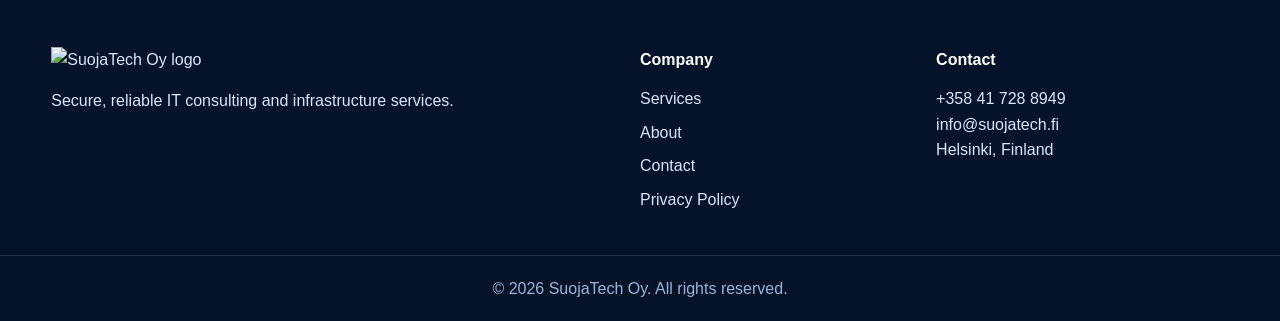
==== commit 0dc5f431: "Update index.html Updated the logo." ====
--- a/index.html
+++ b/index.html
@@ -12,7 +12,7 @@
 <header class="site-header">
   <div class="container nav">
     <a href="index.html" class="brand">
-      <img src="assets/suojatech-logo.png" alt="SuojaTech Oy logo" /><div class="brand-text"><strong>SuojaTech Oy</strong><small>Protecting IT Infrastructure</small></div>
+      <img src="assets/suojatech-logo.jpeg" alt="SuojaTech Oy logo" /><div class="brand-text"><strong>SuojaTech Oy</strong><small>Protecting IT Infrastructure</small></div>
     </a>
     <button class="menu-toggle" id="menuToggle" aria-label="Open menu">☰</button>
     <nav class="nav-links" id="navLinks">
@@ -149,7 +149,7 @@
       </div>
     </div>
 
-    <form class="contact-form" action="https://formspree.io/f/mgoblzwz" method="POST">
+    <form class="contact-form" action="https://formspree.io/f/mjgdpkrq" method="POST">
       <label>Full Name *<input type="text" name="name" required /></label>
       <label>Company Name *<input type="text" name="company" required /></label>
       <label>Business Email *<input type="email" name="email" required /></label>
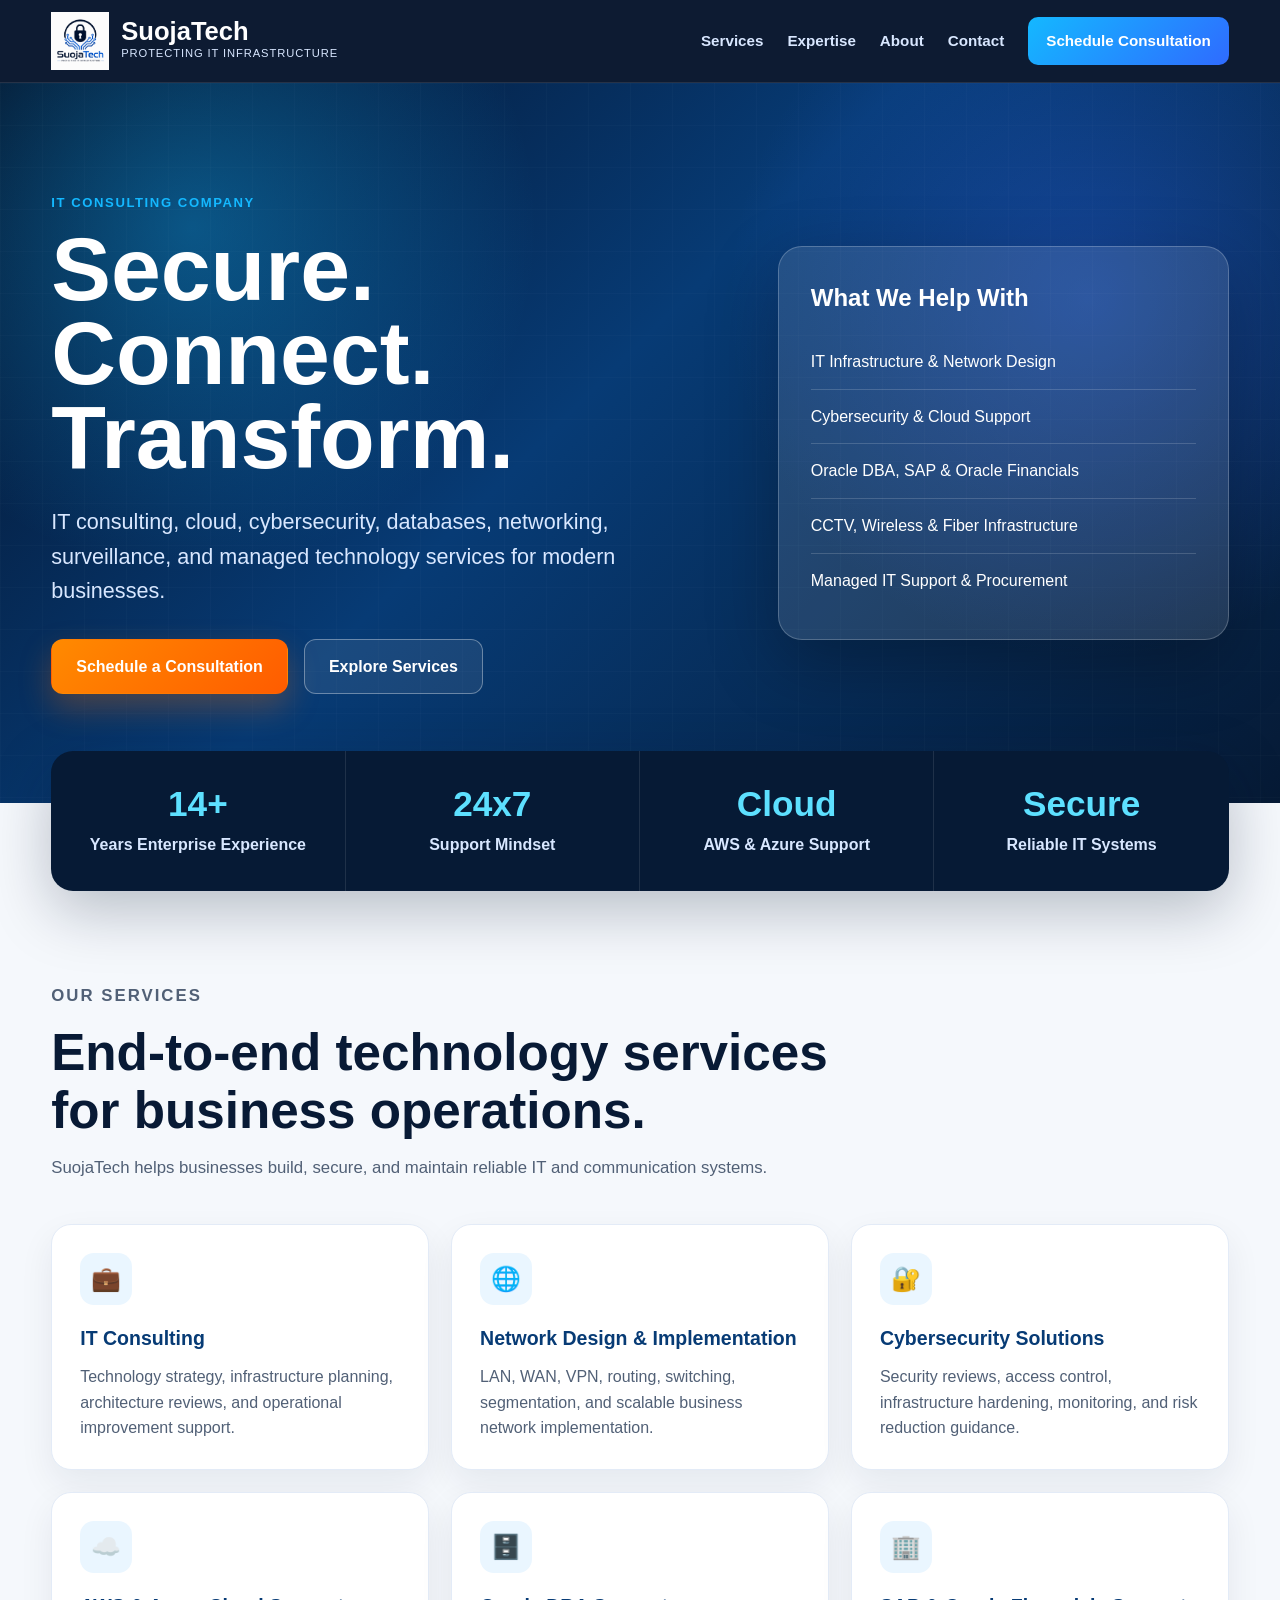
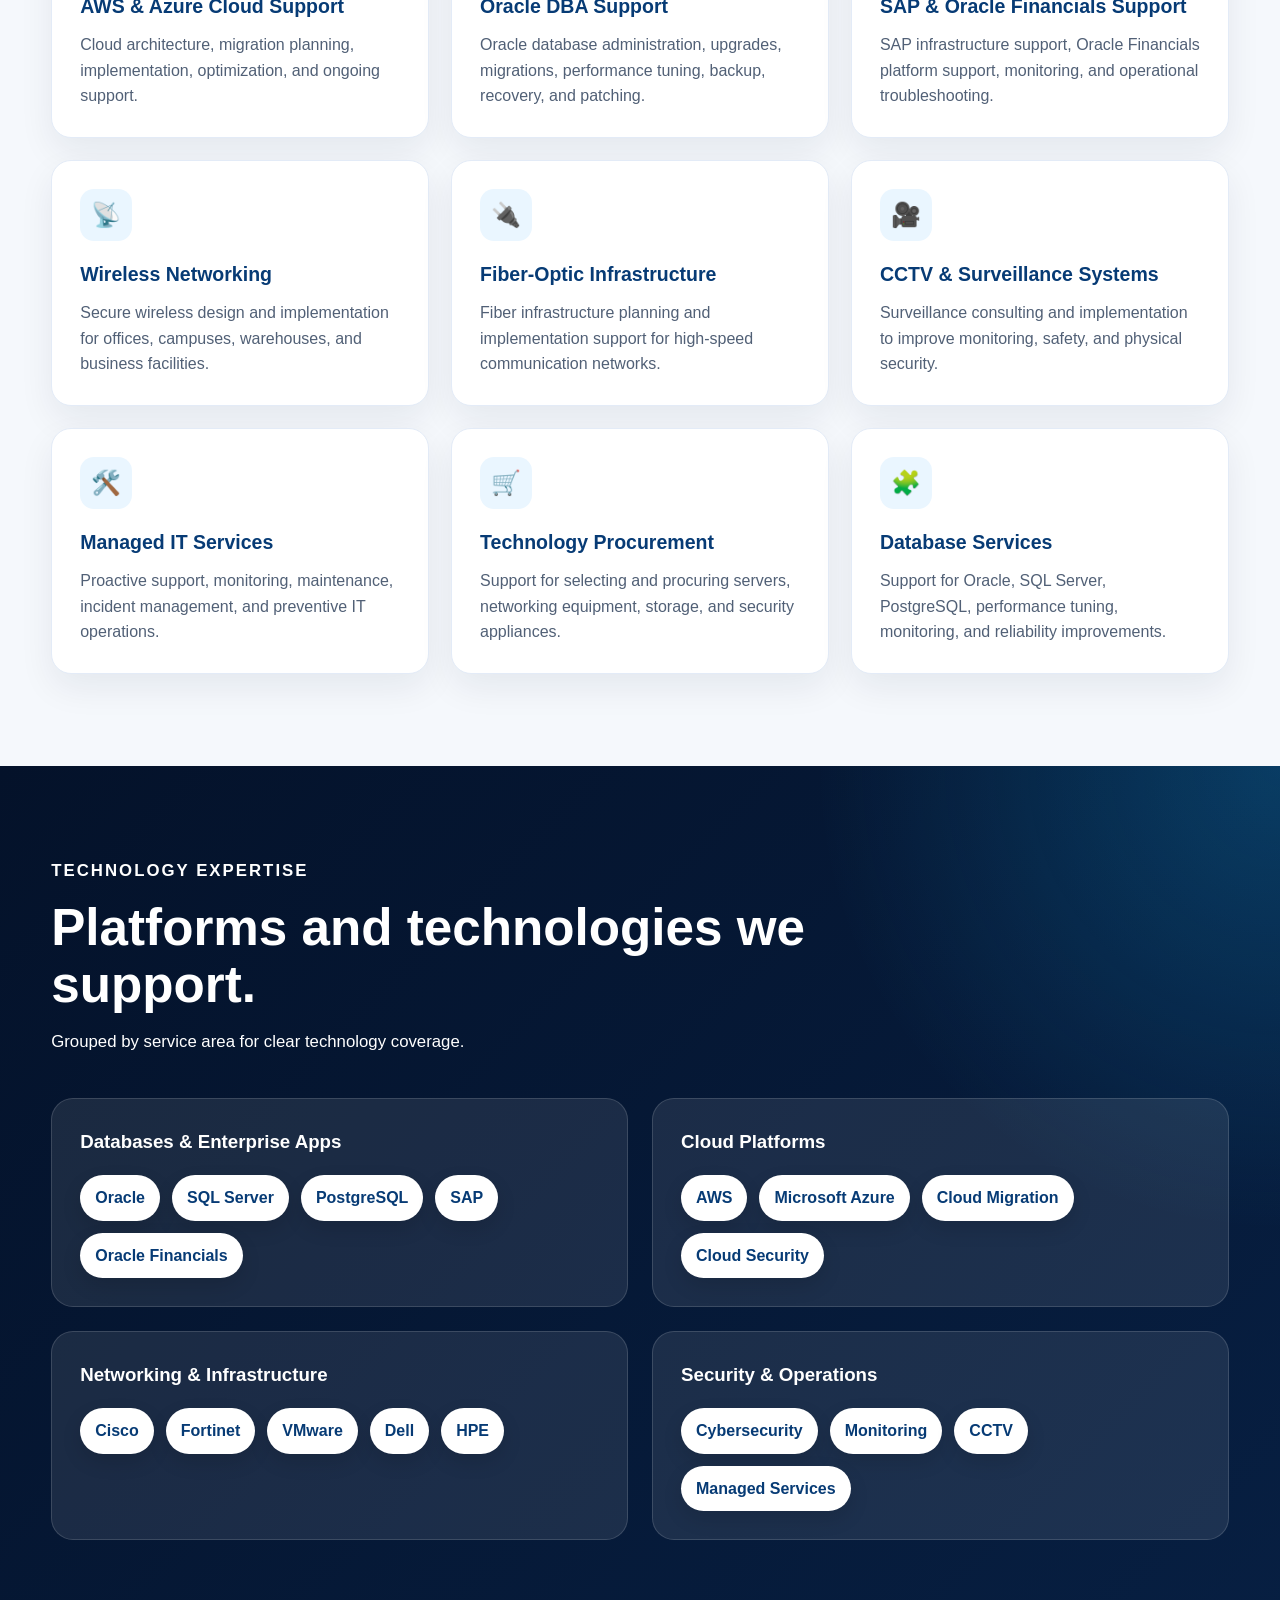
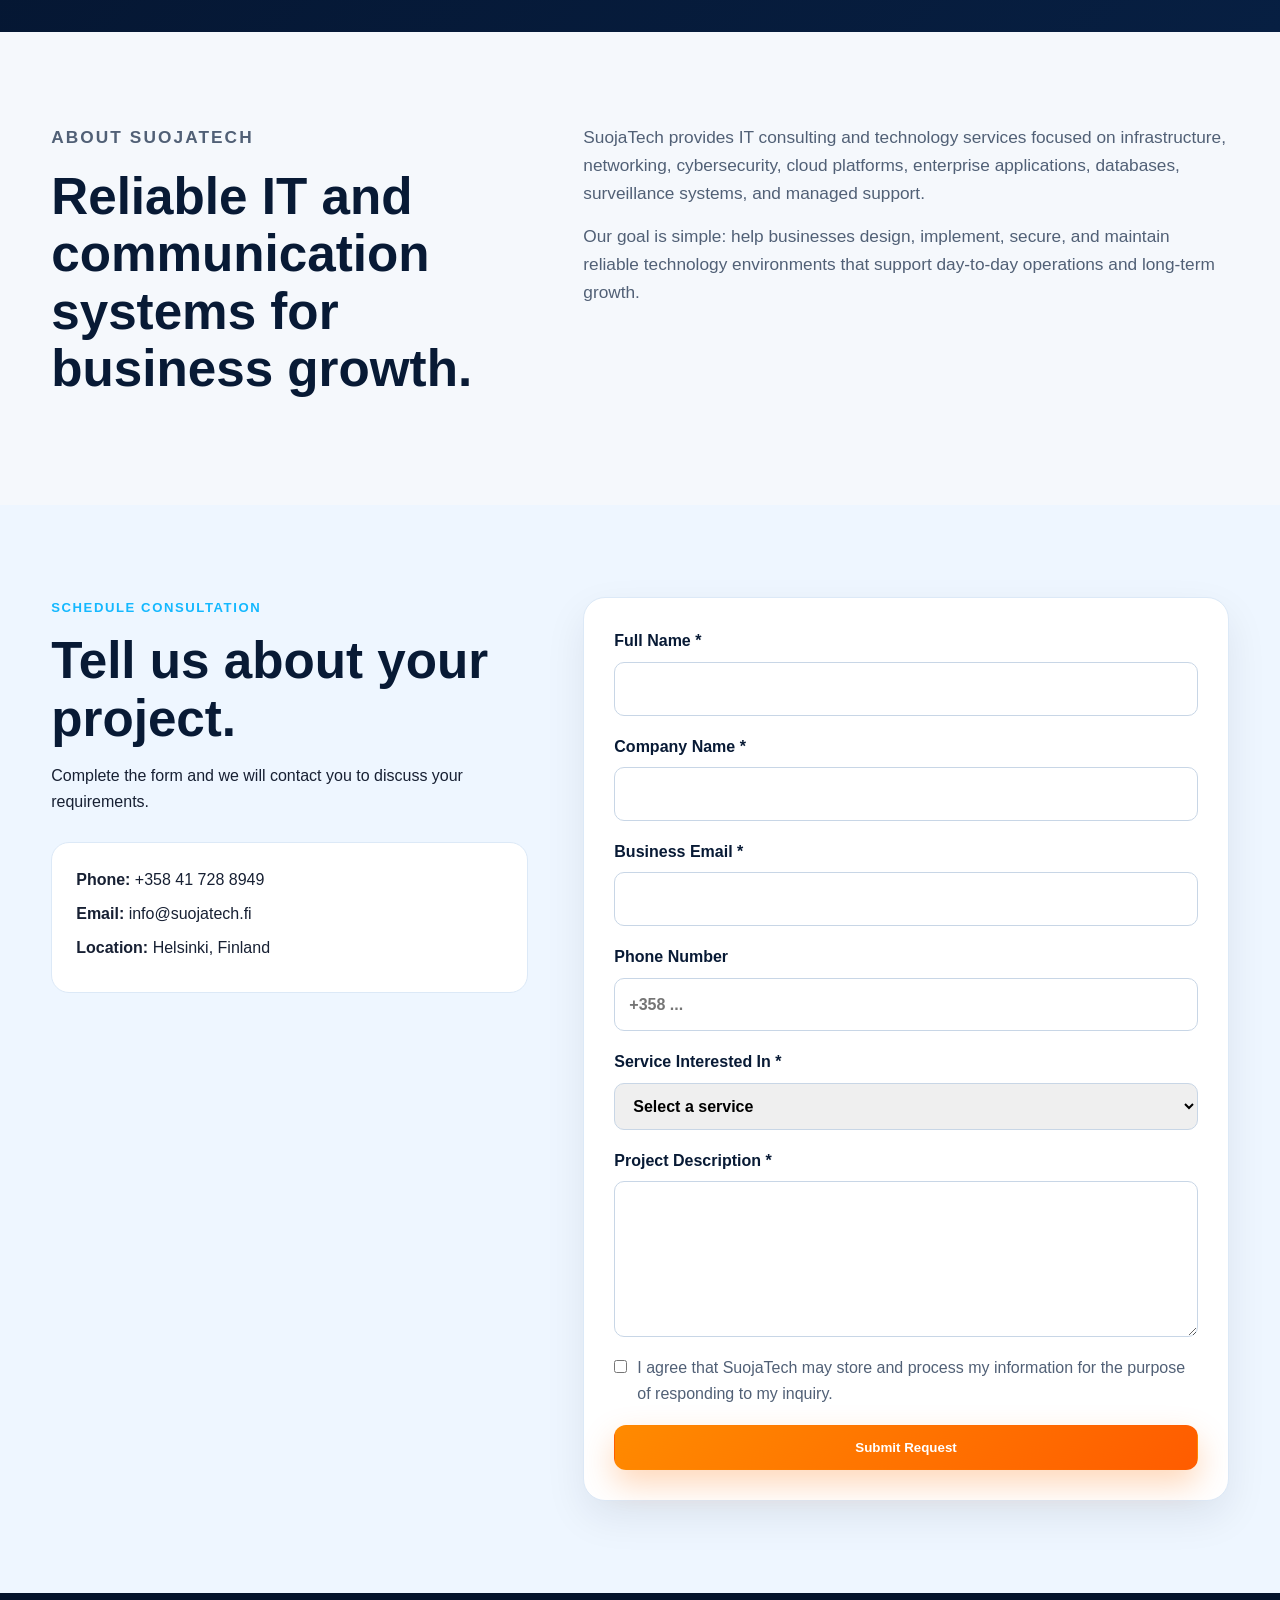
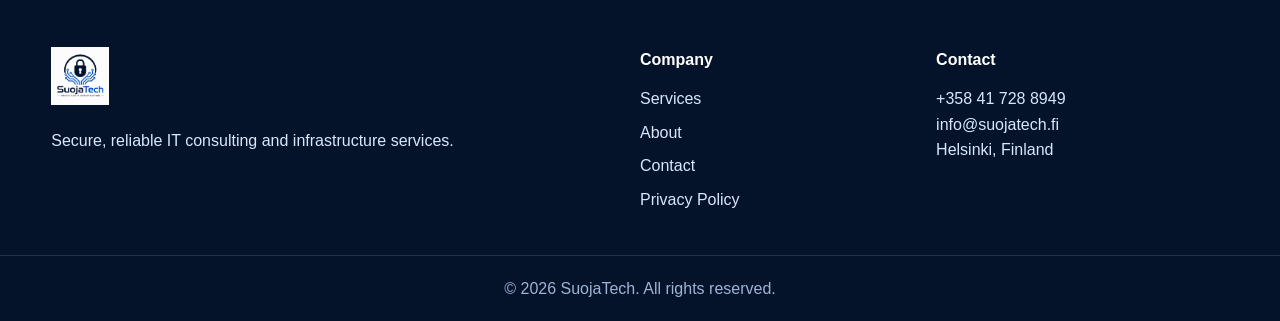
==== commit aff454ab: "oy removed oy removed." ====
--- a/index.html
+++ b/index.html
@@ -3,8 +3,8 @@
 <head>
   <meta charset="UTF-8" />
   <meta name="viewport" content="width=device-width, initial-scale=1.0" />
-  <meta name="description" content="SuojaTech Oy provides IT consulting, network design, cybersecurity, cloud services, database support, SAP support, CCTV, managed services, and technology procurement." />
-  <title>SuojaTech Oy | IT Consulting, Cloud, Cybersecurity & Infrastructure</title>
+  <meta name="description" content="SuojaTech  provides IT consulting, network design, cybersecurity, cloud services, database support, SAP support, CCTV, managed services, and technology procurement." />
+  <title>SuojaTech  | IT Consulting, Cloud, Cybersecurity & Infrastructure</title>
   <link rel="stylesheet" href="style.css" />
 </head>
 <body>
@@ -12,7 +12,7 @@
 <header class="site-header">
   <div class="container nav">
     <a href="index.html" class="brand">
-      <img src="assets/suojatech-logo.jpeg" alt="SuojaTech Oy logo" /><div class="brand-text"><strong>SuojaTech Oy</strong><small>Protecting IT Infrastructure</small></div>
+      <img src="assets/suojatech-logo.jpeg" alt="SuojaTech  logo" /><div class="brand-text"><strong>SuojaTech </strong><small>Protecting IT Infrastructure</small></div>
     </a>
     <button class="menu-toggle" id="menuToggle" aria-label="Open menu">☰</button>
     <nav class="nav-links" id="navLinks">
@@ -66,7 +66,7 @@
     <div class="section-heading">
       <p class="eyebrow">Our Services</p>
       <h2>End-to-end technology services for business operations.</h2>
-      <p>SuojaTech Oy helps businesses build, secure, and maintain reliable IT and communication systems.</p>
+      <p>SuojaTech  helps businesses build, secure, and maintain reliable IT and communication systems.</p>
     </div>
 
     <div class="service-grid">
@@ -126,11 +126,11 @@
 <section id="about" class="section about-section">
   <div class="container about-grid">
     <div>
-      <p class="eyebrow">About SuojaTech Oy</p>
+      <p class="eyebrow">About SuojaTech </p>
       <h2>Reliable IT and communication systems for business growth.</h2>
     </div>
     <div>
-      <p>SuojaTech Oy provides IT consulting and technology services focused on infrastructure, networking, cybersecurity, cloud platforms, enterprise applications, databases, surveillance systems, and managed support.</p>
+      <p>SuojaTech  provides IT consulting and technology services focused on infrastructure, networking, cybersecurity, cloud platforms, enterprise applications, databases, surveillance systems, and managed support.</p>
       <p>Our goal is simple: help businesses design, implement, secure, and maintain reliable technology environments that support day-to-day operations and long-term growth.</p>
     </div>
   </div>
@@ -177,7 +177,7 @@
       <label>Project Description *<textarea name="message" rows="5" required></textarea></label>
       <label class="checkbox">
         <input type="checkbox" name="gdpr_consent" required />
-        <span>I agree that SuojaTech Oy may store and process my information for the purpose of responding to my inquiry.</span>
+        <span>I agree that SuojaTech  may store and process my information for the purpose of responding to my inquiry.</span>
       </label>
       <button class="btn primary full" type="submit">Submit Request</button>
     </form>
@@ -187,7 +187,7 @@
 <footer class="footer">
   <div class="container footer-grid">
     <div>
-      <img src="assets/suojatech-logo.png" alt="SuojaTech Oy logo" class="footer-logo" />
+      <img src="assets/suojatech-logo.jpeg" alt="SuojaTech logo" class="footer-logo" />
       <p>Secure, reliable IT consulting and infrastructure services.</p>
     </div>
     <div>
@@ -204,7 +204,7 @@
       <p>Helsinki, Finland</p>
     </div>
   </div>
-  <div class="copyright">© 2026 SuojaTech Oy. All rights reserved.</div>
+  <div class="copyright">© 2026 SuojaTech. All rights reserved.</div>
 </footer>
 
 <script src="script.js"></script>
